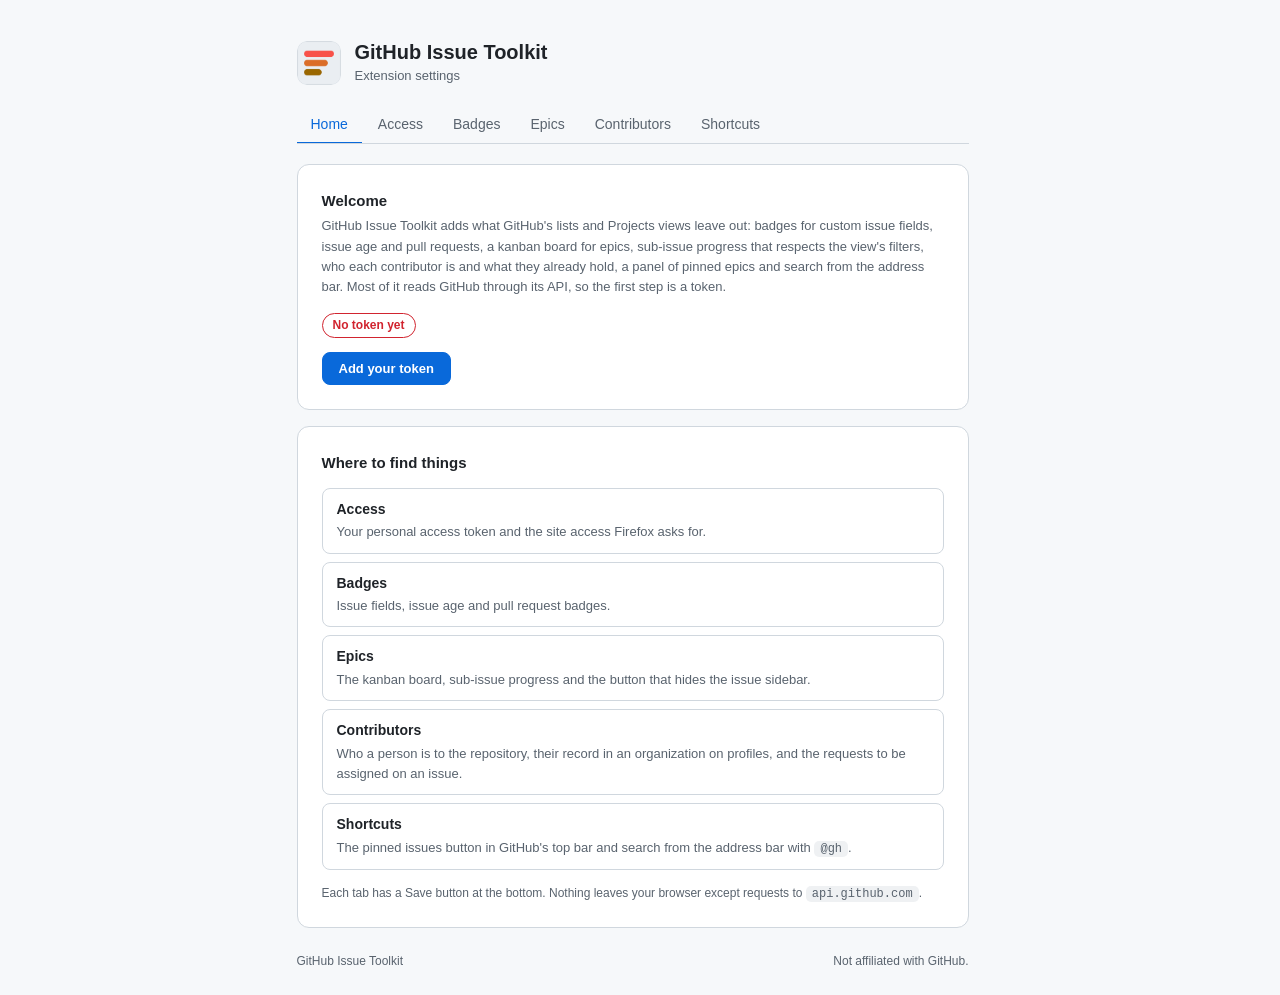
==== options.html @ 044d8cb5 "chore(settings): drop the default notes from the checkbox labels Nine checkbox labels on the setting" ====
<!doctype html>
<html lang="en">
<head>
  <meta charset="utf-8">
  <meta name="viewport" content="width=device-width, initial-scale=1">
  <title>GitHub Issue Toolkit - settings</title>
  <style>
    :root {
      color-scheme: light dark;
      --bg-base: #f6f8fa;
      --bg-surface: #ffffff;
      --bg-elevated: #f6f8fa;
      --bg-input: #ffffff;
      --border-default: #d0d7de;
      --border-strong: #8c959f;
      --border-focus: #0969da;
      --text-primary: #1f2328;
      --text-secondary: #59636e;
      --text-muted: #1f2328;
      --accent: #0969da;
      --accent-hover: #0860ca;
      --btn-bg: #f6f8fa;
      --btn-bg-hover: #eaeef2;
      --code-bg: rgba(175, 184, 193, 0.2);
      --green: #1a7f37;
      --purple: #8250df;
      --red: #d1242f;
      --font-sans: -apple-system, BlinkMacSystemFont, "Segoe UI", "Noto Sans", Helvetica, Arial, sans-serif;
      --font-mono: ui-monospace, SFMono-Regular, "SF Mono", Menlo, Consolas, "Liberation Mono", monospace;
    }
    @media (prefers-color-scheme: dark) {
      :root {
        --bg-base: #0d1117;
        --bg-surface: #161b22;
        --bg-elevated: #0d1117;
        --bg-input: #0d1117;
        --border-default: #30363d;
        --border-strong: #6e7681;
        --border-focus: #58a6ff;
        --text-primary: #e6edf3;
        --text-secondary: #8b949e;
        --text-muted: #c9d1d9;
        --accent: #58a6ff;
        --accent-hover: #79b8ff;
        --btn-bg: #21262d;
        --btn-bg-hover: #30363d;
        --code-bg: rgba(110, 118, 129, 0.4);
        --green: #3fb950;
        --purple: #a371f7;
        --red: #f85149;
      }
    }
    html { scrollbar-gutter: stable; }
    * { box-sizing: border-box; }
    .only-dark { display: none; }
    @media (prefers-color-scheme: dark) { .only-dark { display: block; } .only-light { display: none; } }
    body { margin: 0; min-height: 100vh; background: var(--bg-base); color: var(--text-primary); font: 14px/1.55 var(--font-sans); }
    .page { max-width: 720px; margin: 0 auto; padding: 40px 24px 88px; }
    .preview .page { padding-bottom: 24px; }
    header { display: flex; align-items: center; gap: 14px; margin-bottom: 8px; }
    header img { width: 44px; height: 44px; border-radius: 10px; }
    header h1 { font-size: 20px; font-weight: 600; margin: 0; line-height: 1.2; }
    header .subtitle { color: var(--text-secondary); font-size: 13px; margin-top: 2px; }
    .card { background: var(--bg-surface); border: 1px solid var(--border-default); border-radius: 12px; padding: 24px; margin-bottom: 16px; }
    .card.access { border-color: var(--accent); }
    .card h2 { font-size: 15px; font-weight: 600; margin: 0 0 4px; }
    .marks { display: grid; grid-template-columns: 152px 1fr; gap: 16px 24px; align-items: center; margin-top: 20px; }
    .marks > span:nth-child(odd) { display: flex; align-items: center; min-height: 28px; }
    .hint i { font-style: normal; }
    .marks .t { color: var(--text-secondary); font-size: 13px; }
    .marks .t b { color: var(--text-primary); font-weight: 600; }
    .marks i { font-style: normal; }
    .marks + .hint { margin-top: 24px; padding-top: 16px; border-top: 1px solid var(--border-default); }
    .mk-pill, .mk-n { box-sizing: border-box; display: inline-flex; align-items: center; justify-content: center; gap: 6px; width: 152px; height: 28px; padding: 0 12px; border: 1px solid var(--border-default); border-radius: 9999px; font-size: 12px; font-weight: 500; line-height: 1; white-space: nowrap; color: var(--text-secondary); }
    .mk-pill.mk-g { color: var(--green); border-color: var(--green); background: rgba(26, 127, 55, 0.12); }
    .mk-pill.mk-m { color: var(--purple); border-color: var(--purple); background: rgba(130, 80, 223, 0.12); }
    .mk-pill.mk-b { color: var(--accent); border-color: var(--accent); background: rgba(9, 105, 218, 0.12); }
    .mk-pill.mk-err { color: var(--red); border-color: var(--red); }
    .mk-n { font-size: 12px; font-weight: 600; font-variant-numeric: tabular-nums; color: #9a6700; border-color: transparent; background: rgba(154, 103, 0, 0.14); }
    .mk-idle { color: #ffffff; background: #9a6700; }
    .hint.sample { margin: 0 0 14px; }
    .hint.sample .mk-pill { width: auto; height: 22px; }
    .card p.desc { color: var(--text-secondary); margin: 0 0 16px; font-size: 13px; }
    label { display: block; font-weight: 600; font-size: 13px; margin: 16px 0 6px; }
    label:first-of-type { margin-top: 0; }
    .input-row { display: flex; gap: 8px; }
    input[type="text"], input[type="password"], input[type="number"] {
      flex: 1; width: 100%; padding: 9px 12px;
      background: var(--bg-input); border: 1px solid var(--border-default); border-radius: 8px;
      color: var(--text-primary); font: 14px var(--font-sans); outline: none;
      transition: border-color .15s, box-shadow .15s;
    }
    input::placeholder { color: var(--text-secondary); }
    input:focus { border-color: var(--border-focus); box-shadow: 0 0 0 3px rgba(9, 105, 218, 0.25); }
    .hint { color: var(--text-secondary); font-size: 12px; margin: 6px 0 0; }
    .hint a, footer a { color: var(--accent); text-decoration: none; }
    .hint a:hover, footer a:hover { text-decoration: underline; }
    code, .mono { font-family: var(--font-mono); font-size: 12px; background: var(--code-bg); border-radius: 5px; padding: 1px 6px; }
    .actions { display: flex; align-items: center; gap: 10px; margin-top: 20px; flex-wrap: wrap; }
    button {
      padding: 8px 16px; border-radius: 8px; border: 1px solid var(--border-default);
      background: var(--btn-bg); color: var(--text-primary); font: 600 13px var(--font-sans); cursor: pointer;
      transition: background .15s, border-color .15s;
    }
    button:hover { background: var(--btn-bg-hover); }
    button.primary { background: var(--accent); border-color: var(--accent); color: #fff; }
    button.primary:hover { background: var(--accent-hover); border-color: var(--accent-hover); }
    #status { font-size: 13px; }
    #status.ok { color: var(--green); }
    #status.err { color: var(--red); }
    .chip-input {
      display: flex; flex-wrap: wrap; gap: 6px; align-items: center;
      min-height: 42px; padding: 6px 8px;
      background: var(--bg-input); border: 1px solid var(--border-default); border-radius: 8px;
      cursor: text; transition: border-color .15s, box-shadow .15s;
    }
    .chip-input:focus-within { border-color: var(--border-focus); box-shadow: 0 0 0 3px rgba(9, 105, 218, 0.25); }
    .chip-input input {
      flex: 1 1 160px; min-width: 120px; border: none; background: transparent; padding: 4px 6px;
      color: var(--text-primary); font: 14px var(--font-sans); outline: none;
    }
    .chip {
      display: inline-flex; align-items: center; gap: 4px; height: 26px; padding: 0 4px 0 10px;
      border-radius: 999px; border: 1px solid var(--chip-border); background: var(--chip-bg); color: var(--chip-fg);
      font-size: 13px; font-weight: 500; line-height: 1; white-space: nowrap;
    }
    .chip button {
      all: unset; display: inline-flex; align-items: center; justify-content: center;
      width: 18px; height: 18px; border-radius: 50%; cursor: pointer; color: inherit; font-size: 14px; line-height: 1; opacity: .7;
    }
    .chip button:hover { opacity: 1; background: rgba(0, 0, 0, 0.12); }
    fieldset.choice { border: 0; margin: 14px 0 0; padding: 0; }
    fieldset.choice + label.check { margin-top: 14px; }
    fieldset.choice legend { font-weight: 600; font-size: 13px; padding: 0; margin-bottom: 8px; }
    .chips-list { display: flex; flex-wrap: wrap; gap: 6px; margin-top: 10px; }
    button.linklike { all: unset; color: var(--accent); cursor: pointer; font-size: 12px; }
    button.linklike:hover { text-decoration: underline; }
    @media (prefers-color-scheme: dark) { .savebar { box-shadow: 0 -6px 16px rgba(0, 0, 0, 0.45); } .savebar[data-dirty] #save { box-shadow: 0 0 0 3px rgba(88, 166, 255, 0.35); } }
    .chip.c0 { --chip-bg: rgba(9, 105, 218, 0.12); --chip-border: rgba(9, 105, 218, 0.4); --chip-fg: #0969da; }
    .chip.c1 { --chip-bg: rgba(130, 80, 223, 0.12); --chip-border: rgba(130, 80, 223, 0.4); --chip-fg: #8250df; }
    .chip.c2 { --chip-bg: rgba(26, 127, 55, 0.12); --chip-border: rgba(26, 127, 55, 0.4); --chip-fg: #1a7f37; }
    .chip.c3 { --chip-bg: rgba(188, 76, 0, 0.12); --chip-border: rgba(188, 76, 0, 0.4); --chip-fg: #bc4c00; }
    .chip.c4 { --chip-bg: rgba(191, 57, 137, 0.12); --chip-border: rgba(191, 57, 137, 0.4); --chip-fg: #bf3989; }
    .chip.c5 { --chip-bg: rgba(89, 99, 110, 0.12); --chip-border: rgba(89, 99, 110, 0.4); --chip-fg: #59636e; }
    @media (prefers-color-scheme: dark) {
      .chip.c0 { --chip-fg: #58a6ff; } .chip.c1 { --chip-fg: #a371f7; } .chip.c2 { --chip-fg: #3fb950; }
      .chip.c3 { --chip-fg: #f0883e; } .chip.c4 { --chip-fg: #db61a2; } .chip.c5 { --chip-fg: #8b949e; }
      .mk-n { color: #d29922; background: rgba(210, 153, 34, 0.16); }
      .mk-idle { color: #1f2328; background: #d29922; }
      .chip button:hover { background: rgba(255, 255, 255, 0.12); }
    }
    [hidden] { display: none !important; }
    .tabs { display: flex; gap: 2px; border-bottom: 1px solid var(--border-default); margin: 20px 0 20px; overflow-x: auto; overflow-y: hidden; scrollbar-width: none; }
    .tabs::-webkit-scrollbar { display: none; }
    .tabs button { all: unset; box-sizing: border-box; padding: 10px 14px; margin-bottom: -1px; border-bottom: 2px solid transparent; color: var(--text-secondary); font: 500 14px var(--font-sans); cursor: pointer; white-space: nowrap; }
    .tabs button:hover { color: var(--text-primary); }
    .tabs button[aria-selected="true"] { color: var(--accent); border-bottom-color: var(--accent); }
    .tabs button:focus-visible { outline: 2px solid var(--border-focus); outline-offset: -2px; border-radius: 6px; }
    .state { margin-top: 14px; display: flex; gap: 8px; flex-wrap: wrap; }
    .pill { padding: 2px 10px; border-radius: 999px; font-size: 12px; font-weight: 600; border: 1px solid var(--border-default); color: var(--text-secondary); }
    .pill.ok { color: var(--green); border-color: var(--green); }
    .pill.warn { color: var(--red); border-color: var(--red); }
    .tour { display: grid; gap: 8px; margin: 14px 0; }
    .tour button { all: unset; box-sizing: border-box; display: flex; flex-direction: column; gap: 2px; padding: 10px 14px; border: 1px solid var(--border-default); border-radius: 8px; cursor: pointer; }
    .tour button:hover { border-color: var(--accent); background: var(--bg-elevated); }
    .tour button:focus-visible { outline: 2px solid var(--border-focus); outline-offset: 2px; }
    .tour b { font-weight: 600; font-size: 14px; }
    .tour span { color: var(--text-secondary); font-size: 13px; }
    .savebar { position: fixed; left: 0; right: 0; bottom: 0; z-index: 10; display: flex; align-items: center; gap: 10px; padding: 12px max(24px, calc(50% - 336px)); background: var(--bg-base); border-top: 1px solid var(--border-default); }
    .savebar { box-shadow: 0 -6px 16px rgba(31, 35, 40, 0.1); }
    .savebar[data-dirty] { border-top-color: var(--accent); }
    #save, #discard { padding: 10px 26px; font-size: 14px; }
    .savebar[data-dirty] #save { box-shadow: 0 0 0 3px rgba(9, 105, 218, 0.28); }
    .dirty { display: inline-flex; align-items: center; gap: 6px; font-size: 13px; font-weight: 600; color: var(--accent); }
    .dirty::before { content: ""; width: 8px; height: 8px; border-radius: 50%; background: var(--accent); }
    .preview .savebar { position: static; padding: 12px 0; margin-top: 8px; box-shadow: none; }
    kbd { font: 11px var(--font-mono); padding: 1px 5px; border: 1px solid var(--border-default); border-bottom-width: 2px; border-radius: 4px; background: var(--code-bg); }
    footer { color: var(--text-secondary); font-size: 12px; margin-top: 24px; display: flex; justify-content: space-between; flex-wrap: wrap; gap: 8px; }
    .mono:empty { display: none; }
    label.check { display: flex; align-items: flex-start; gap: 8px; font-weight: 500; margin-top: 0; }
    label.check + label.check { margin-top: 8px; }
    .hint + label.check { margin-top: 14px; }
    .card .actions { margin-top: 14px; }
    #shortcuts + .actions { margin-top: 6px; }
    .actions .hint { margin: 0; }
    label.check input { width: 16px; height: 16px; margin: 2px 0 0; flex: none; accent-color: var(--accent); }
    select {
      width: 100%; padding: 9px 12px; background: var(--bg-input); border: 1px solid var(--border-default); border-radius: 8px;
      color: var(--text-primary); font: 14px var(--font-sans); outline: none;
    }
    .shortcut { display: grid; grid-template-columns: 100px 56px 150px 1fr 56px 34px; gap: 8px; align-items: center; margin-bottom: 8px; }
    .shortcut-head { margin-bottom: 6px; color: var(--text-secondary); font-size: 12px; font-weight: 600; }
    .shortcut-head span:nth-child(5), .shortcut input[type="radio"] { justify-self: center; }
    .shortcut input[type="text"]:nth-child(2) { text-align: center; padding: 9px 4px; }
    .shortcut input[type="radio"] { width: 16px; height: 16px; margin: 0; accent-color: var(--accent); }
    .shortcut button { padding: 8px 0; }
    .shortcut button:disabled { opacity: .4; cursor: default; }
    select:focus { border-color: var(--border-focus); box-shadow: 0 0 0 3px rgba(9, 105, 218, 0.25); }
  </style>
</head>
<body>
  <div class="page">
    <header>
      <img class="only-dark" src="icons/icon-dark-128.png" alt="">
      <img class="only-light" src="icons/icon-light-128.png" alt="">
      <div>
        <h1>GitHub Issue Toolkit</h1>
        <div class="subtitle">Extension settings <span id="version" class="mono"></span></div>
      </div>
    </header>
    <section class="card access" id="access" hidden>
      <h2>Site access</h2>
      <p class="desc">This browser has not granted the extension access to <code>github.com</code> and <code>api.github.com</code> yet. Firefox asks for this separately from the installation.</p>
      <button id="grant" type="button" class="primary">Allow access to github.com</button>
    </section>

    <div class="tabs" role="tablist" aria-label="Settings">
      <button type="button" role="tab" id="tab-home" data-tab="home" aria-controls="panel-home">Home</button>
      <button type="button" role="tab" id="tab-access" data-tab="access" aria-controls="panel-access">Access</button>
      <button type="button" role="tab" id="tab-badges" data-tab="badges" aria-controls="panel-badges">Badges</button>
      <button type="button" role="tab" id="tab-epics" data-tab="epics" aria-controls="panel-epics">Epics</button>
      <button type="button" role="tab" id="tab-contributors" data-tab="contributors" aria-controls="panel-contributors">Contributors</button>
      <button type="button" role="tab" id="tab-shortcuts" data-tab="shortcuts" aria-controls="panel-shortcuts">Shortcuts</button>
    </div>

    <div class="panel" id="panel-home" role="tabpanel" aria-labelledby="tab-home" hidden>
      <section class="card">
        <h2>Welcome</h2>
        <p class="desc">GitHub Issue Toolkit adds what GitHub's lists and Projects views leave out: badges for custom issue fields, issue age and pull requests, a kanban board for epics, sub-issue progress that respects the view's filters, who each contributor is and what they already hold, a panel of pinned epics and search from the address bar. Most of it reads GitHub through its API, so the first step is a token.</p>
        <div class="state">
          <span id="home-token" class="pill warn">No token yet</span>
          <span id="home-access" class="pill warn" hidden>Site access needed</span>
        </div>
        <div class="actions">
          <button id="home-add-token" type="button" class="primary" data-tab="access">Add your token</button>
        </div>
      </section>
      <section class="card">
        <h2>Where to find things</h2>
        <div class="tour">
          <button type="button" data-tab="access"><b>Access</b><span>Your personal access token and the site access Firefox asks for.</span></button>
          <button type="button" data-tab="badges"><b>Badges</b><span>Issue fields, issue age and pull request badges.</span></button>
          <button type="button" data-tab="epics"><b>Epics</b><span>The kanban board, sub-issue progress and the button that hides the issue sidebar.</span></button>
          <button type="button" data-tab="contributors"><b>Contributors</b><span>Who a person is to the repository, their record in an organization on profiles, and the requests to be assigned on an issue.</span></button>
          <button type="button" data-tab="shortcuts"><b>Shortcuts</b><span>The pinned issues button in GitHub's top bar and search from the address bar with <code>@gh</code>.</span></button>
        </div>
        <p class="hint">Each tab has a Save button at the bottom. Nothing leaves your browser except requests to <code>api.github.com</code>.</p>
      </section>
    </div>

    <div class="panel" id="panel-access" role="tabpanel" aria-labelledby="tab-access" hidden>
      <section class="card">
        <h2>GitHub access</h2>
        <p class="desc">Field values are read through the GitHub API. The token is stored in this browser profile only and is sent to nothing but <code>api.github.com</code>. Fields with "Organization only" visibility need a token of an organization member.</p>

        <label for="token">Personal access token</label>
        <div class="input-row">
          <input id="token" type="password" autocomplete="off" spellcheck="false" placeholder="github_pat_... or ghp_...">
          <button id="toggle" type="button" title="Show or hide the token">Show</button>
        </div>
        <p class="hint">
          Recommended: a <a href="https://github.com/settings/tokens/new?scopes=repo&description=github-issue-toolkit" target="_blank" rel="noopener">classic token</a> with the <code>repo</code> scope. If the organization enforces SSO, open "Configure SSO" next to the new token and authorize it for that organization.
          A <a href="https://github.com/settings/personal-access-tokens/new" target="_blank" rel="noopener">fine-grained token</a> also works: set the organization as resource owner, pick the repositories, and under Repository permissions set <code>Issues</code> and <code>Pull requests</code> to <code>Read-only</code>, or <code>Issues</code> to <code>Read and write</code> to hide comments as outdated, link or drag. Hiding comments also needs write or triage access to the repository.
        </p>
        <div class="actions">
          <button id="test" type="button">Test token</button>
        </div>
      </section>
    </div>

    <div class="panel" id="panel-badges" role="tabpanel" aria-labelledby="tab-badges" hidden>
      <section class="card">
        <h2>Fields to show (optional)</h2>
        <p class="desc">Names of the issue fields to display, matched case-insensitively against the fields defined by the organization. Badges appear in this order; single-select values use the option's colour. An entry starting with <code>label:</code> shows labels instead: <code>label:area/*</code> every label starting with <code>area/</code>, <code>label:bug</code> only that one, in the badge colour nearest to the label's.</p>
        <label for="field-input">Field names</label>
        <div id="chips" class="chip-input" role="list" aria-label="Field names">
          <input id="field-input" type="text" spellcheck="false" autocomplete="off" placeholder="Add a field and press Enter">
        </div>
        <p class="hint">Press <kbd>Enter</kbd> or <kbd>,</kbd> to add a field, <kbd>Backspace</kbd> or the × button to remove one. Leave it empty to show no field badges; the rest of the extension works without them.</p>
        <label class="check"><input id="skip-shown" type="checkbox"> Skip fields the view already shows (project columns, card fields and the board's grouping)</label>
      </section>
      <section class="card">
        <h2>Issue age</h2>
        <p class="desc">Adds a badge with the time elapsed since the issue was created, next to the field badges, on sub-issue lists and on project table and board views.</p>
        <label class="check"><input id="age-enabled" type="checkbox"> Show the age of each issue</label>
        <label for="age-unit">Unit</label>
        <select id="age-unit">
          <option value="months">Months (default), e.g. 3 mo</option>
          <option value="weeks">Weeks, e.g. 14w</option>
          <option value="days">Days, e.g. 98d</option>
        </select>
        <label for="age-warn">Highlight issues open longer than (days)</label>
        <input id="age-warn" type="number" min="0" step="1" inputmode="numeric" placeholder="90">
        <p class="hint">The badge turns yellow past this age. 0 turns the highlight off. Default 90.</p>
        <p class="hint">An issue younger than the unit reads today, this week or this month. Hovering the badge shows the exact age in months and days and the creation date.</p>
      </section>
      <section class="card">
        <h2>Pull requests</h2>
        <p class="desc">Badges on the pull request list, next to the labels of each row. Everything comes from the same read-only API access as the field badges.</p>
        <label class="check"><input id="pr-association" type="checkbox"> Author's relation to the repository</label>
        <label class="check"><input id="pr-fork" type="checkbox"> Opened from a fork</label>
        <label class="check"><input id="pr-size" type="checkbox"> Size: added lines in green and removed lines in red, changed files on hover</label>
        <label class="check"><input id="pr-merge-state" type="checkbox"> Merge state: mergeable, behind base, blocked, conflicts, checks failing</label>
      </section>
    </div>

    <div class="panel" id="panel-epics" role="tabpanel" aria-labelledby="tab-epics" hidden>
      <section class="card">
        <h2>Epic kanban</h2>
        <p class="desc">Adds a List and Kanban toggle above the sub-issues list of an issue. The board reads every field the sub-issues carry, not only the ones above: you pick the field that forms the columns and the one that orders the cards inside each column, and both choices are remembered. Columns follow the order the organization gave the field's options. Filter the board down to one value of any dimension to see a single sprint or priority at a time, or hide the closed sub-issues with the checkbox in the toolbar.</p>
        <label class="check"><input id="kanban-enabled" type="checkbox"> Show the kanban toggle on sub-issue lists</label>
        <label class="check"><input id="kanban-drag" type="checkbox"> Move a card by dragging it to another column, when the columns come from a single-select field or the issue state</label>
        <p class="hint">Dragging writes to GitHub: it sets the field value, or closes and reopens the issue. The token needs write access to the issue's repository (the <code>repo</code> scope for classic tokens, <code>Issues: Read and write</code> for fine-grained ones). Nothing is written unless you drag a card.</p>
      </section>
      <section class="card">
        <h2>Sub-issue progress</h2>
        <p class="desc">On a Projects table grouped by parent issue, GitHub's bar in each group header counts every sub-issue of an issue, including the ones the view hides with a filter or a slice. This replaces it with one that counts only the sub-issues inside the scope the view is narrowed to and shows the scope as tags, for example <code>14 / 18 done</code> followed by <code>release:2.1</code>. The Sub-issues progress column keeps GitHub's own bar.</p>
        <label class="check"><input id="progress-enabled" type="checkbox"> Replace GitHub's sub-issue progress</label>
        <label for="progress-scope">Scope field (optional)</label>
        <input id="progress-scope" type="text" spellcheck="false" autocomplete="off" placeholder="Release">
        <p class="hint">The field whose value narrows the count, or several separated by commas, <code>Release, Owner</code> for example, matched case-insensitively. Each value is read from what the view is sliced by, or from a <code>release:2.1</code> term in its filter, and a sub-issue must have all of them. When the view is narrowed to none of them, GitHub's own bar stays. Leave it empty to count every sub-issue.</p>
        <label for="progress-done-field">Counts as done (optional)</label>
        <div class="input-row">
          <input id="progress-done-field" type="text" spellcheck="false" autocomplete="off" placeholder="Stage" aria-label="Field that marks a sub-issue as done">
          <input id="progress-done-value" type="text" spellcheck="false" autocomplete="off" placeholder="Done" aria-label="Value of that field that marks a sub-issue as done">
        </div>
        <p class="hint">A sub-issue counts as done when this field has this value, <code>Stage</code> and <code>Done</code> for example. Leave both empty and a closed sub-issue is a done one. Needs a token that can read issue fields, like the badges.</p>
      </section>
      <section class="card">
        <h2>Issue sidebar</h2>
        <p class="desc">A small button between the issue and its sidebar hides the whole metadata column, assignees, labels, type, fields, projects and the rest, giving the issue body and the kanban board the full width. The button stays in the same place either way, and what you choose holds on every issue until you press it again.</p>
        <label class="check"><input id="sidebar-toggle" type="checkbox"> Show the button that hides the issue sidebar</label>
        <label class="check"><input id="hide-projects" type="checkbox"> Hide the Projects section of the issue sidebar</label>
        <p class="hint">Takes GitHub's own Projects box, with its status and fields, out of the sidebar on every issue, while the rest of the sidebar stays. The issue remains in its projects; only the box is hidden.</p>
      </section>
    </div>

    <div class="panel" id="panel-contributors" role="tabpanel" aria-labelledby="tab-contributors" hidden>
      <section class="card">
        <h2>Contributor button</h2>
        <p class="desc">Adds a small button after a person's name on an issue or pull request. Press it to see who they are to this repository, new, returning or a regular, and what they already hold: pull requests open, merged or closed without merging, and issues assigned to them. Handy before you reply to a stranger or hand someone one more thing. Nothing is looked up until you press the button, each person is looked up once, and the answer stays until you close the tab.</p>
        <p class="hint sample">It looks like this next to a name: <i class="mk-pill"><svg viewBox="0 0 16 16" width="12" height="12" aria-hidden="true" fill="currentColor"><path d="M1.5 8.5h3v6h-3Zm5-7h3v13h-3Zm5 4h3v9h-3Z"/></svg> Contributor</i> and, once pressed, <i class="mk-pill mk-g">First PR here</i></p>
        <label class="check"><input id="load-enabled" type="checkbox"> Show the button after usernames</label>
        <fieldset class="choice">
          <legend>Members of the organization</legend>
          <label class="check"><input id="members-skip" name="members-mode" type="radio"> Leave them out: no button next to their names</label>
          <label class="check"><input id="members-mark" name="members-mode" type="radio"> Show <b>Member</b> in place of the button (default)</label>
          <label class="check"><input id="members-plain" name="members-mode" type="radio"> Give them a button like anyone else</label>
          <p class="hint">Which names on the page belong to the organization is asked once, in a shared request, and a button or a Member mark is shown for a name only after that answer. A member's Member mark is not a button, so nothing else about them is read.</p>
        </fieldset>
        <label class="check"><input id="load-auto" type="checkbox"> Look up the author on their own, without pressing</label>
        <p class="hint">Costs one request when an issue opens, and shows the author's status on sight. Everyone else is still looked up when you press their button. The sidebar gets no buttons, only names in the conversation do.</p>
      </section>
      <section class="card">
        <h2>Statuses and limits</h2>
        <p class="desc">Two numbers decide what the button says about someone. Defaults are 5 and 1.</p>
        <label for="load-regular">Call someone a regular after (merged pull requests in this repository)</label>
        <input id="load-regular" type="number" min="1" step="1" inputmode="numeric" placeholder="5">
        <label for="load-limit">Flag anyone with more than (assigned issues)</label>
        <input id="load-limit" type="number" min="0" step="1" inputmode="numeric" placeholder="1">
      </section>
      <section class="card">
        <h2>Organization panel</h2>
        <p class="desc">At the top of a person's profile, a panel for each organization you name, in that organization's colours where it has some. It shows their open and merged pull requests, the issues they opened and are assigned, the pull requests they reviewed and the issues and pull requests they commented on, each number linking to the matching GitHub search, then two accordions, their open pull requests and the open issues assigned to them, closed until you open them. It is read once per person and organization when the profile opens, in one request, and kept until you close the tab.</p>
        <label class="check"><input id="profile-enabled" type="checkbox"> Show the organization panel on profiles</label>
        <label class="check"><input id="profile-folded" type="checkbox"> Collapse the panel when a profile opens, so only its header line shows</label>
        <label for="profile-orgs">Organizations</label>
        <input id="profile-orgs" type="text" spellcheck="false" autocomplete="off" placeholder="kestra-io">
        <p class="hint">One or more organization names, separated by commas, up to three. Nothing is shown until at least one is named. The status beside the name, Member, Regular contributor or Contributor, uses the same regular limit as the contributor button.</p>
      </section>

      <section class="card">
        <h2>Assignment requests</h2>
        <p class="desc">On an issue that has been assigned, a full-width box at the very top of the issue, above its title, lists the comments from other people asking to be assigned, with the words that gave them away highlighted in a preview, and a separate list of what the assignee wrote. Tick the ones that are no longer wanted and mark them as outdated on GitHub, after a confirmation; an Undo brings them back. Marking comments writes to GitHub, so the token needs write access to the repository, as it does for linking and dragging. Only comments of up to 400 characters are offered, and your own and the assignee's are left out.</p>
        <label class="check"><input id="assign-enabled" type="checkbox"> Show the assignment requests box on assigned issues</label>
        <label class="check"><input id="assign-folded" type="checkbox"> Collapse the box when an issue opens, so only its header line shows</label>
        <label for="assign-words">Words and phrases that mark a request</label>
        <input id="assign-words" type="text" spellcheck="false" autocomplete="off" placeholder="Add a word or phrase and press Enter">
        <div id="assign-chips" class="chips-list" role="list" aria-label="Words and phrases"></div>
        <p class="hint">The list starts with these defaults. Press <kbd>Enter</kbd> or <kbd>,</kbd> to add one, the &times; on a tag to remove it. Matching ignores case. A single word also matches what it starts, so <code>assign</code> finds assigned and assigning, while a phrase such as <code>work on</code> must appear as written. <button id="assign-reset" type="button" class="linklike">Reset to the defaults</button></p>
      </section>

      <section class="card">
        <h2>Reading the button</h2>
        <p class="desc">What each state of the button means.</p>
        <div class="marks">
          <span><i class="mk-pill"><svg viewBox="0 0 16 16" width="12" height="12" aria-hidden="true" fill="currentColor"><path d="M1.5 8.5h3v6h-3Zm5-7h3v13h-3Zm5 4h3v9h-3Z"/></svg> Contributor</i></span><span class="t"><b>Not looked up yet.</b> Press it to look the person up.</span>
          <span><i class="mk-pill mk-b"><svg viewBox="0 0 16 16" width="12" height="12" aria-hidden="true"><circle cx="8" cy="8" r="6" fill="none" stroke="currentColor" stroke-width="2" stroke-linecap="round" stroke-dasharray="26 12"/></svg> Looking up</i></span><span class="t">The ring turns while the answer is on its way.</span>
          <span><i class="mk-pill mk-m">Member</i></span><span class="t"><b>A member of the organization.</b> Shown in place of the button by default, as a plain mark with nothing to press; with the button like anyone else it appears after a press.</span>
          <span><i class="mk-pill mk-g">New contributor</i></span><span class="t">No merged pull request in the organization yet.</span>
          <span><i class="mk-pill mk-g">First PR here</i></span><span class="t">Merged elsewhere in the organization, not in this repository yet.</span>
          <span><i class="mk-pill">Returning</i></span><span class="t">Merged here, fewer than the regular limit.</span>
          <span><i class="mk-pill mk-b">Regular</i></span><span class="t">Merged here at least as many as the regular limit.</span>
          <span><i class="mk-n">4/3</i></span><span class="t">Assigned over the limit. <b>Four assigned, three pull requests open.</b></span>
          <span><i class="mk-n mk-idle">3/0</i></span><span class="t">Over the limit and <b>nothing pushed yet</b>.</span>
          <span><i class="mk-pill mk-err"><svg viewBox="0 0 16 16" width="12" height="12" aria-hidden="true" fill="currentColor"><path d="M1.5 8.5h3v6h-3Zm5-7h3v13h-3Zm5 4h3v9h-3Z"/></svg> Try again</i></span><span class="t">Could not be looked up, usually a missing token. Press it to try again.</span>
        </div>
        <p class="hint">The card the button opens has the numbers for the repository and for the whole organization, split into sections for pull requests and issues, each a link to the matching GitHub search, then the open issues with the pull request that closes each, two in view and the rest below a scroll, and how old the answer is with a refresh button beside it. Your own name gets no button. Counts cover the repositories your token can read, so a fine-grained token limited to a few repositories sees only those.</p>
      </section>
    </div>

    <div class="panel" id="panel-shortcuts" role="tabpanel" aria-labelledby="tab-shortcuts" hidden>
      <section class="card">
        <h2>Pinned issues</h2>
        <p class="desc">A pin button in GitHub's top bar, next to the notifications bell, opens a panel with your pinned issues, for example epics. From there you can copy the reference or make the issue you are looking at a sub-issue of a pinned epic. Linking writes to GitHub, so the token needs write access to the issue's repository (the <code>repo</code> scope for classic tokens, <code>Issues: Read and write</code> for fine-grained ones).</p>
        <label class="check"><input id="pins-enabled" type="checkbox"> Show the pinned issues button in GitHub's top bar</label>
        <div class="actions">
          <span id="pins-count" class="hint"></span>
          <button id="pins-clear" type="button">Remove all pins</button>
        </div>
      </section>
      <section class="card">
        <h2>Address bar search</h2>
        <p class="desc">Type <code>@gh</code> and a space in the address bar, then a shortcut name and the words to look for, for example <code>@gh repo flow</code>. Each shortcut searches one kind of item and adds its qualifiers to your words, so <code>org:acme</code> keeps the search inside one organization. A shortcut name on its own, <code>@gh pr</code>, lists what its qualifiers match right away. Text that does not start with a shortcut name goes to the default shortcut. Results appear as you type; Enter on the text itself opens the GitHub search page.</p>
        <div class="shortcut shortcut-head" aria-hidden="true"><span>Name</span><span>Icon</span><span>Searches</span><span>Qualifiers</span><span>Default</span><span></span></div>
        <div id="shortcuts"></div>
        <div class="actions">
          <button id="shortcut-add" type="button">Add shortcut</button>
        </div>
        <p class="hint">Qualifiers use <a href="https://docs.github.com/en/search-github/searching-on-github" target="_blank" rel="noopener">GitHub search syntax</a>, for example <code>org:acme is:open</code> or <code>repo:acme/webapp</code>. Repository names inside an <code>org:</code> or <code>user:</code> also match on any part of the name, so <code>app</code> finds <code>webapp</code>. With one <code>repo:</code> qualifier, a number such as <code>#1234</code> goes straight to that issue or pull request. The icon is optional, an emoji such as 📦 or 🔀, shown before each result of the shortcut: the browser puts the same magnifier in front of every suggestion and lets no extension change it.</p>
      </section>
    </div>

    <div class="savebar" id="savebar">
      <button id="save" class="primary" type="button">Save</button>
      <button id="discard" type="button" hidden>Discard</button>
      <span id="dirty" class="dirty" hidden>Unsaved changes</span>
      <span id="status" role="status"></span>
    </div>

    <footer>
      <span>GitHub Issue Toolkit</span>
      <span>Not affiliated with GitHub.</span>
    </footer>
  </div>
  <script src="options.js"></script>
</body>
</html>
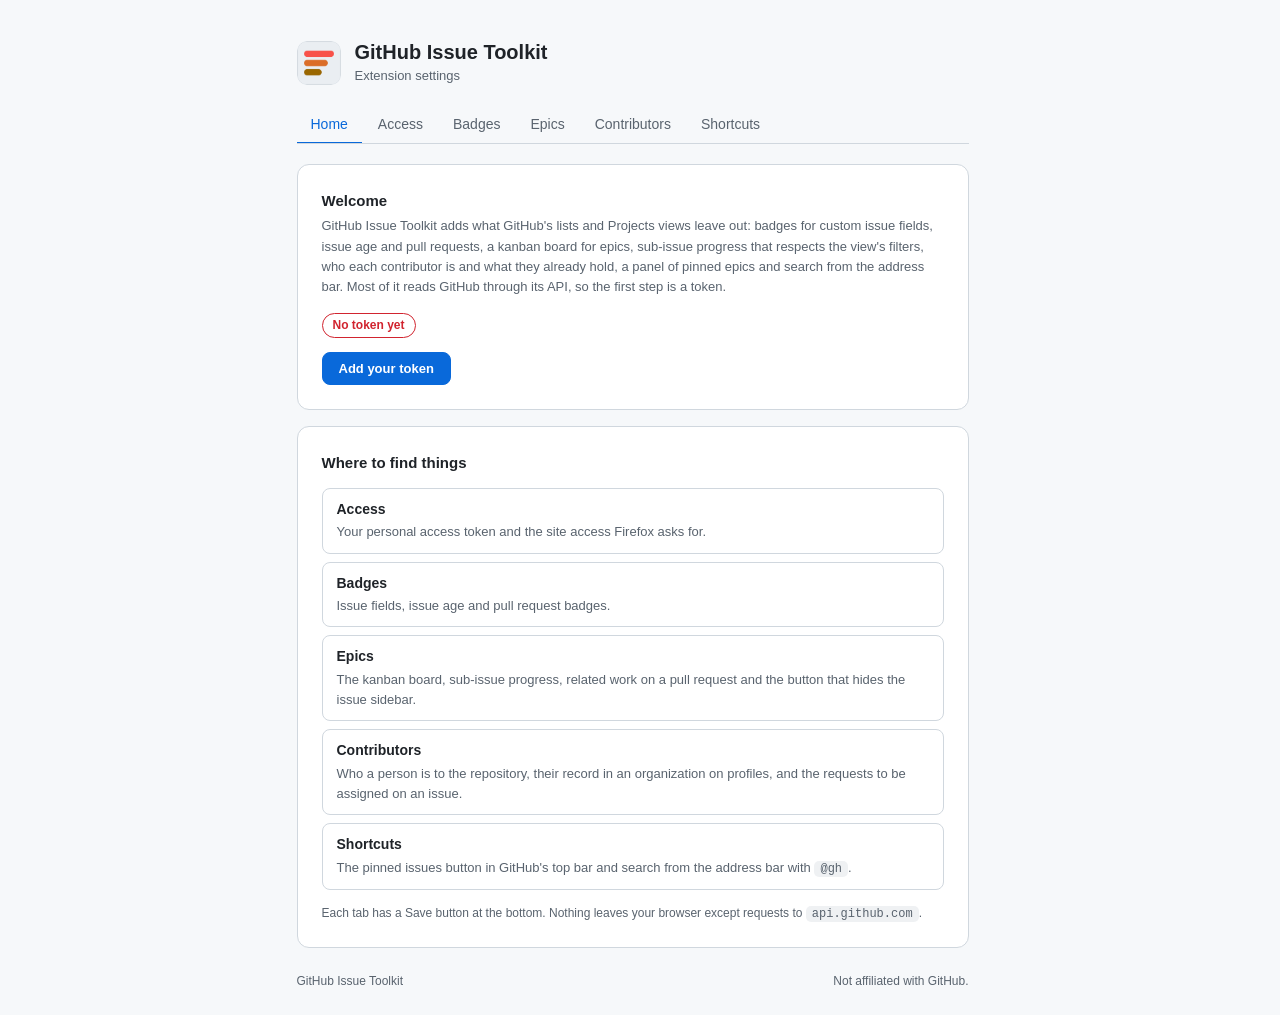
==== commit 45e8468f: "feat(related): list the issues and pull requests connected to a pull request in a box above its head" ====
--- a/options.html
+++ b/options.html
@@ -240,7 +240,7 @@
         <div class="tour">
           <button type="button" data-tab="access"><b>Access</b><span>Your personal access token and the site access Firefox asks for.</span></button>
           <button type="button" data-tab="badges"><b>Badges</b><span>Issue fields, issue age and pull request badges.</span></button>
-          <button type="button" data-tab="epics"><b>Epics</b><span>The kanban board, sub-issue progress and the button that hides the issue sidebar.</span></button>
+          <button type="button" data-tab="epics"><b>Epics</b><span>The kanban board, sub-issue progress, related work on a pull request and the button that hides the issue sidebar.</span></button>
           <button type="button" data-tab="contributors"><b>Contributors</b><span>Who a person is to the repository, their record in an organization on profiles, and the requests to be assigned on an issue.</span></button>
           <button type="button" data-tab="shortcuts"><b>Shortcuts</b><span>The pinned issues button in GitHub's top bar and search from the address bar with <code>@gh</code>.</span></button>
         </div>
@@ -327,6 +327,12 @@
         <p class="hint">A sub-issue counts as done when this field has this value, <code>Stage</code> and <code>Done</code> for example. Leave both empty and a closed sub-issue is a done one. Needs a token that can read issue fields, like the badges.</p>
       </section>
       <section class="card">
+        <h2>Related work on pull requests</h2>
+        <p class="desc">On a pull request, a full-width box above its header lists everything connected to it: the issues it closes, what its description says it is related to, the other pull requests on the same issues and what mentions it. The issue it closes is named in the header, so it shows while the box is folded. The description is read for the words GitHub links with, <em>closes</em>, <em>fixes</em> and <em>resolves</em> in all their forms, and for the ones people use to tie changes together, <em>related to</em>, <em>part of</em>, <em>counterpart of</em>, <em>follow-up to</em>, <em>backport of</em>, <em>depends on</em>, <em>see</em> and so on, with <code>#123</code>, <code>owner/repo#123</code> and links to issues and pull requests. It is read once per pull request, in two requests, and kept until you close the tab.</p>
+        <label class="check"><input id="related-enabled" type="checkbox"> Show related work on pull requests</label>
+        <label class="check"><input id="related-folded" type="checkbox"> Collapse the box when a pull request opens, so only its header line shows</label>
+      </section>
+      <section class="card">
         <h2>Issue sidebar</h2>
         <p class="desc">A small button between the issue and its sidebar hides the whole metadata column, assignees, labels, type, fields, projects and the rest, giving the issue body and the kanban board the full width. The button stays in the same place either way, and what you choose holds on every issue until you press it again.</p>
         <label class="check"><input id="sidebar-toggle" type="checkbox"> Show the button that hides the issue sidebar</label>
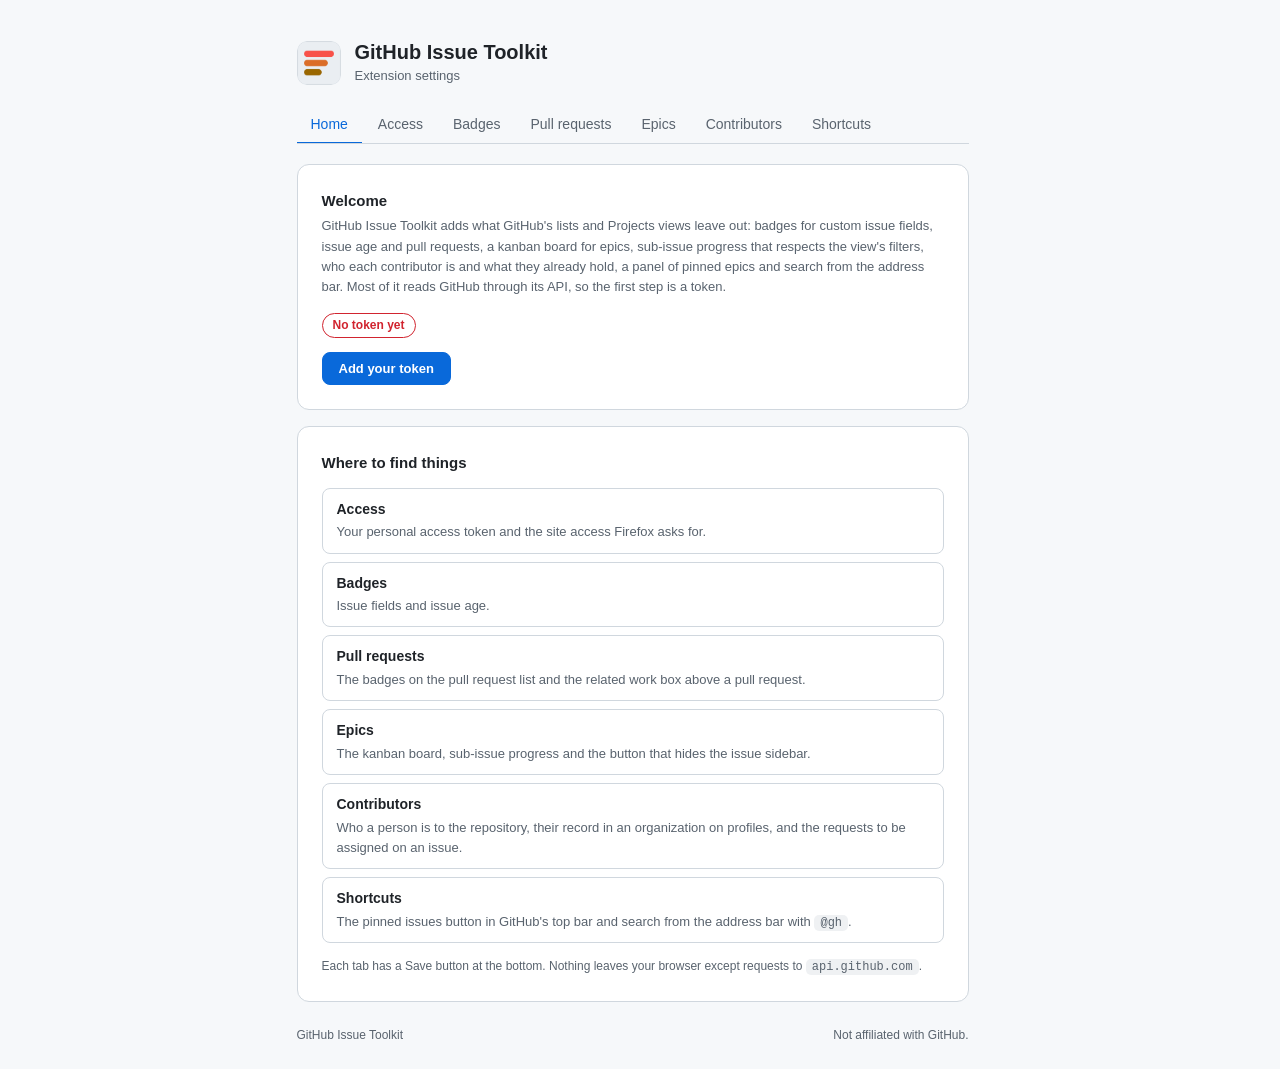
==== commit 907d0533: "fix(settings): give pull requests their own tab and move related work there from epics Related work " ====
--- a/options.html
+++ b/options.html
@@ -64,10 +64,10 @@
     .card { background: var(--bg-surface); border: 1px solid var(--border-default); border-radius: 12px; padding: 24px; margin-bottom: 16px; }
     .card.access { border-color: var(--accent); }
     .card h2 { font-size: 15px; font-weight: 600; margin: 0 0 4px; }
-    .marks { display: grid; grid-template-columns: 152px 1fr; gap: 16px 24px; align-items: center; margin-top: 20px; }
+    .marks { display: grid; grid-template-columns: 152px 1fr; gap: 14px 24px; align-items: center; margin-top: 20px; }
     .marks > span:nth-child(odd) { display: flex; align-items: center; min-height: 28px; }
     .hint i { font-style: normal; }
-    .marks .t { color: var(--text-secondary); font-size: 13px; }
+    .marks .t { box-sizing: border-box; min-height: 28px; padding: 5px 0; color: var(--text-secondary); font-size: 13px; line-height: 18px; }
     .marks .t b { color: var(--text-primary); font-weight: 600; }
     .marks i { font-style: normal; }
     .marks + .hint { margin-top: 24px; padding-top: 16px; border-top: 1px solid var(--border-default); }
@@ -218,6 +218,7 @@
       <button type="button" role="tab" id="tab-home" data-tab="home" aria-controls="panel-home">Home</button>
       <button type="button" role="tab" id="tab-access" data-tab="access" aria-controls="panel-access">Access</button>
       <button type="button" role="tab" id="tab-badges" data-tab="badges" aria-controls="panel-badges">Badges</button>
+      <button type="button" role="tab" id="tab-pulls" data-tab="pulls" aria-controls="panel-pulls">Pull requests</button>
       <button type="button" role="tab" id="tab-epics" data-tab="epics" aria-controls="panel-epics">Epics</button>
       <button type="button" role="tab" id="tab-contributors" data-tab="contributors" aria-controls="panel-contributors">Contributors</button>
       <button type="button" role="tab" id="tab-shortcuts" data-tab="shortcuts" aria-controls="panel-shortcuts">Shortcuts</button>
@@ -239,8 +240,9 @@
         <h2>Where to find things</h2>
         <div class="tour">
           <button type="button" data-tab="access"><b>Access</b><span>Your personal access token and the site access Firefox asks for.</span></button>
-          <button type="button" data-tab="badges"><b>Badges</b><span>Issue fields, issue age and pull request badges.</span></button>
-          <button type="button" data-tab="epics"><b>Epics</b><span>The kanban board, sub-issue progress, related work on a pull request and the button that hides the issue sidebar.</span></button>
+          <button type="button" data-tab="badges"><b>Badges</b><span>Issue fields and issue age.</span></button>
+          <button type="button" data-tab="pulls"><b>Pull requests</b><span>The badges on the pull request list and the related work box above a pull request.</span></button>
+          <button type="button" data-tab="epics"><b>Epics</b><span>The kanban board, sub-issue progress and the button that hides the issue sidebar.</span></button>
           <button type="button" data-tab="contributors"><b>Contributors</b><span>Who a person is to the repository, their record in an organization on profiles, and the requests to be assigned on an issue.</span></button>
           <button type="button" data-tab="shortcuts"><b>Shortcuts</b><span>The pinned issues button in GitHub's top bar and search from the address bar with <code>@gh</code>.</span></button>
         </div>
@@ -294,13 +296,22 @@
         <p class="hint">The badge turns yellow past this age. 0 turns the highlight off. Default 90.</p>
         <p class="hint">An issue younger than the unit reads today, this week or this month. Hovering the badge shows the exact age in months and days and the creation date.</p>
       </section>
-      <section class="card">
-        <h2>Pull requests</h2>
+    </div>
+
+    <div class="panel" id="panel-pulls" role="tabpanel" aria-labelledby="tab-pulls" hidden>
+      <section class="card">
+        <h2>Pull request badges</h2>
         <p class="desc">Badges on the pull request list, next to the labels of each row. Everything comes from the same read-only API access as the field badges.</p>
         <label class="check"><input id="pr-association" type="checkbox"> Author's relation to the repository</label>
         <label class="check"><input id="pr-fork" type="checkbox"> Opened from a fork</label>
         <label class="check"><input id="pr-size" type="checkbox"> Size: added lines in green and removed lines in red, changed files on hover</label>
         <label class="check"><input id="pr-merge-state" type="checkbox"> Merge state: mergeable, behind base, blocked, conflicts, checks failing</label>
+      </section>
+      <section class="card">
+        <h2>Related work on pull requests</h2>
+        <p class="desc">On a pull request, a full-width box above its header lists everything connected to it: the issues it closes, what its description says it is related to, the other pull requests on the same issues and what mentions it. The issue it closes is named in the header, so it shows while the box is folded. The description is read for the words GitHub links with, <em>closes</em>, <em>fixes</em> and <em>resolves</em> in all their forms, and for the ones people use to tie changes together, <em>related to</em>, <em>part of</em>, <em>counterpart of</em>, <em>follow-up to</em>, <em>backport of</em>, <em>depends on</em>, <em>see</em> and so on, with <code>#123</code>, <code>owner/repo#123</code> and links to issues and pull requests. It is read once per pull request, in two requests, and kept until you close the tab.</p>
+        <label class="check"><input id="related-enabled" type="checkbox"> Show related work on pull requests</label>
+        <label class="check"><input id="related-folded" type="checkbox"> Collapse the box when a pull request opens, so only its header line shows</label>
       </section>
     </div>
 
@@ -325,12 +336,6 @@
           <input id="progress-done-value" type="text" spellcheck="false" autocomplete="off" placeholder="Done" aria-label="Value of that field that marks a sub-issue as done">
         </div>
         <p class="hint">A sub-issue counts as done when this field has this value, <code>Stage</code> and <code>Done</code> for example. Leave both empty and a closed sub-issue is a done one. Needs a token that can read issue fields, like the badges.</p>
-      </section>
-      <section class="card">
-        <h2>Related work on pull requests</h2>
-        <p class="desc">On a pull request, a full-width box above its header lists everything connected to it: the issues it closes, what its description says it is related to, the other pull requests on the same issues and what mentions it. The issue it closes is named in the header, so it shows while the box is folded. The description is read for the words GitHub links with, <em>closes</em>, <em>fixes</em> and <em>resolves</em> in all their forms, and for the ones people use to tie changes together, <em>related to</em>, <em>part of</em>, <em>counterpart of</em>, <em>follow-up to</em>, <em>backport of</em>, <em>depends on</em>, <em>see</em> and so on, with <code>#123</code>, <code>owner/repo#123</code> and links to issues and pull requests. It is read once per pull request, in two requests, and kept until you close the tab.</p>
-        <label class="check"><input id="related-enabled" type="checkbox"> Show related work on pull requests</label>
-        <label class="check"><input id="related-folded" type="checkbox"> Collapse the box when a pull request opens, so only its header line shows</label>
       </section>
       <section class="card">
         <h2>Issue sidebar</h2>
@@ -377,9 +382,11 @@
 
       <section class="card">
         <h2>Assignment requests</h2>
-        <p class="desc">On an issue that has been assigned, a full-width box at the very top of the issue, above its title, lists the comments from other people asking to be assigned, with the words that gave them away highlighted in a preview, and a separate list of what the assignee wrote. Tick the ones that are no longer wanted and mark them as outdated on GitHub, after a confirmation; an Undo brings them back. Marking comments writes to GitHub, so the token needs write access to the repository, as it does for linking and dragging. Only comments of up to 400 characters are offered, and your own and the assignee's are left out.</p>
+        <p class="desc">On an issue that has been assigned, a full-width box at the very top of the issue, above its title, lists the comments from other people asking to be assigned, with the words that gave them away highlighted in a preview, and a separate list of what the assignee wrote. Tick the ones that are no longer wanted and mark them as outdated on GitHub, after a confirmation; an Undo brings them back. Marking comments writes to GitHub, so the token needs write access to the repository, as it does for linking and dragging. Only comments of up to 400 characters are offered, and your own and the assignee's are left out. Issues in private repositories are skipped unless you tick the box below, since only people with access can comment there.</p>
         <label class="check"><input id="assign-enabled" type="checkbox"> Show the assignment requests box on assigned issues</label>
         <label class="check"><input id="assign-folded" type="checkbox"> Collapse the box when an issue opens, so only its header line shows</label>
+        <label class="check"><input id="assign-private" type="checkbox"> Also show it on issues in private repositories</label>
+        <p class="hint">Left off, the box stays away from private repositories, where only people with access can comment, so nobody there is asking to be let in.</p>
         <label for="assign-words">Words and phrases that mark a request</label>
         <input id="assign-words" type="text" spellcheck="false" autocomplete="off" placeholder="Add a word or phrase and press Enter">
         <div id="assign-chips" class="chips-list" role="list" aria-label="Words and phrases"></div>
@@ -392,7 +399,7 @@
         <div class="marks">
           <span><i class="mk-pill"><svg viewBox="0 0 16 16" width="12" height="12" aria-hidden="true" fill="currentColor"><path d="M1.5 8.5h3v6h-3Zm5-7h3v13h-3Zm5 4h3v9h-3Z"/></svg> Contributor</i></span><span class="t"><b>Not looked up yet.</b> Press it to look the person up.</span>
           <span><i class="mk-pill mk-b"><svg viewBox="0 0 16 16" width="12" height="12" aria-hidden="true"><circle cx="8" cy="8" r="6" fill="none" stroke="currentColor" stroke-width="2" stroke-linecap="round" stroke-dasharray="26 12"/></svg> Looking up</i></span><span class="t">The ring turns while the answer is on its way.</span>
-          <span><i class="mk-pill mk-m">Member</i></span><span class="t"><b>A member of the organization.</b> Shown in place of the button by default, as a plain mark with nothing to press; with the button like anyone else it appears after a press.</span>
+          <span><i class="mk-pill mk-m">Member</i></span><span class="t"><b>A member of the organization.</b> A plain mark with nothing to press.</span>
           <span><i class="mk-pill mk-g">New contributor</i></span><span class="t">No merged pull request in the organization yet.</span>
           <span><i class="mk-pill mk-g">First PR here</i></span><span class="t">Merged elsewhere in the organization, not in this repository yet.</span>
           <span><i class="mk-pill">Returning</i></span><span class="t">Merged here, fewer than the regular limit.</span>
